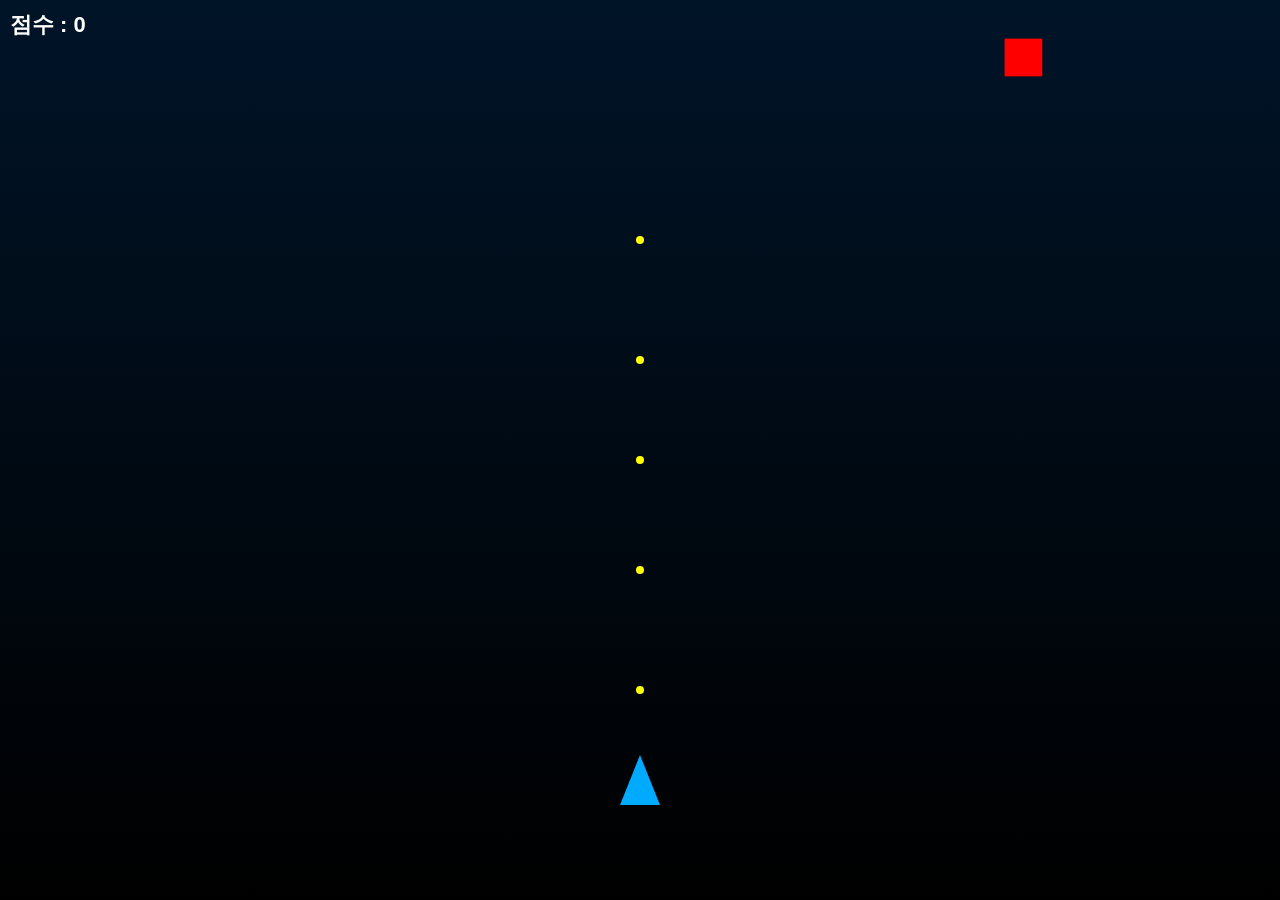
==== index.html @ 818d6963 "Rename indext.html to index.html" ====
<!DOCTYPE html>
<html lang="ko">
<head>
<meta charset="UTF-8">
<meta name="viewport" content="width=device-width,initial-scale=1.0,user-scalable=no">
<title>모바일 슈팅게임</title>
<link rel="stylesheet" href="style.css">
</head>
<body>

<div id="scoreBox">
점수 : <span id="score">0</span>
</div>

<div id="gameOver">
<h1>GAME OVER</h1>
<p>점수 : <span id="finalScore"></span></p>
<button onclick="restartGame()">다시 시작</button>
</div>

<canvas id="gameCanvas"></canvas>

<script src="script.js"></script>
</body>
</html>
---- style.css ----
*{
margin:0;
padding:0;
box-sizing:border-box;
}

body{
overflow:hidden;
background:#000;
font-family:sans-serif;
touch-action:none;
}

canvas{
display:block;
background:linear-gradient(#001428,#000);
}

#scoreBox{
position:fixed;
top:10px;
left:10px;
color:white;
font-size:22px;
font-weight:bold;
z-index:10;
}

#gameOver{
position:fixed;
top:50%;
left:50%;
transform:translate(-50%,-50%);
text-align:center;
color:white;
display:none;
z-index:20;
}

#gameOver h1{
font-size:50px;
margin-bottom:20px;
}

#gameOver button{
padding:12px 24px;
font-size:18px;
border:none;
border-radius:8px;
cursor:pointer;
}
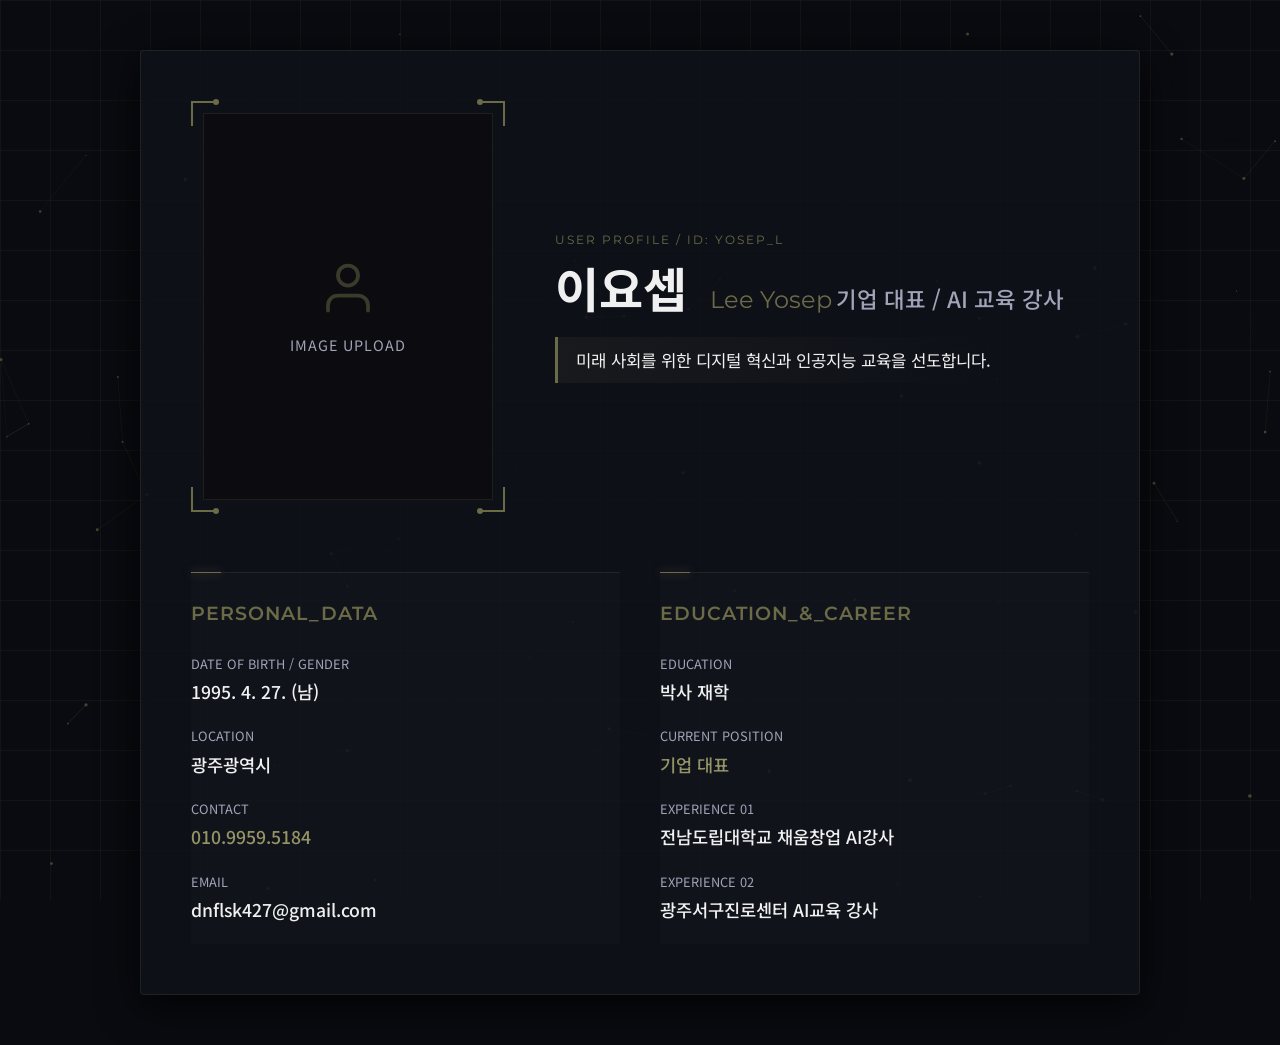
==== commit 13491244: "index.html" ====
--- a/index.html
+++ b/index.html
@@ -1,25 +1,439 @@
 <!DOCTYPE html>
 <html lang="ko">
 <head>
-<meta charset="UTF-8">
-<meta name="viewport" content="width=device-width,initial-scale=1.0,user-scalable=no">
-<title>모바일 슈팅게임</title>
-<link rel="stylesheet" href="style.css">
+    <meta charset="UTF-8">
+    <meta name="viewport" content="width=device-width, initial-scale=1.0">
+    <title>이요셉 | Digital Profile</title>
+    
+    <link rel="preconnect" href="https://fonts.googleapis.com">
+    <link rel="preconnect" href="https://fonts.gstatic.com" crossorigin>
+    <link href="https://fonts.googleapis.com/css2?family=Noto+Sans+KR:wght@300;400;500;700&family=Montserrat:wght@400;600;700&display=swap" rel="stylesheet">
+    
+    <style>
+        :root {
+            --bg-base: #0a0b10;
+            --bg-surface: rgba(16, 18, 27, 0.85);
+            --khaki: #6B6B47;
+            --khaki-light: #949466;
+            --khaki-glow: rgba(107, 107, 71, 0.4);
+            --text-primary: #f0f0f0;
+            --text-secondary: #a0a4b8;
+            --border-color: rgba(107, 107, 71, 0.2);
+        }
+
+        * {
+            margin: 0;
+            padding: 0;
+            box-sizing: border-box;
+        }
+
+        body {
+            font-family: 'Noto Sans KR', sans-serif;
+            background-color: var(--bg-base);
+            color: var(--text-primary);
+            overflow-x: hidden;
+            line-height: 1.6;
+        }
+
+        /* Background & Digital Textures */
+        .bg-grid {
+            position: fixed;
+            top: 0; left: 0; width: 100vw; height: 100vh;
+            background-image: 
+                linear-gradient(var(--border-color) 1px, transparent 1px),
+                linear-gradient(90deg, var(--border-color) 1px, transparent 1px);
+            background-size: 50px 50px;
+            z-index: -2;
+            opacity: 0.5;
+        }
+
+        #network-canvas {
+            position: fixed;
+            top: 0; left: 0; width: 100vw; height: 100vh;
+            z-index: -1;
+            opacity: 0.6;
+        }
+
+        /* Radial Reveal Intro */
+        .reveal-wrapper {
+            clip-path: circle(0% at 50% 50%);
+            animation: radialReveal 1.5s cubic-bezier(0.25, 1, 0.4, 1) forwards;
+            min-height: 100vh;
+            display: flex;
+            justify-content: center;
+            align-items: center;
+            padding: 50px 20px;
+        }
+
+        @keyframes radialReveal {
+            0% { clip-path: circle(0% at 50% 50%); opacity: 0; }
+            100% { clip-path: circle(150% at 50% 50%); opacity: 1; }
+        }
+
+        /* Main Container */
+        .container {
+            max-width: 1000px;
+            width: 100%;
+            background: var(--bg-surface);
+            border: 1px solid var(--border-color);
+            border-radius: 4px;
+            padding: 50px;
+            box-shadow: 0 10px 40px rgba(0,0,0,0.8);
+            backdrop-filter: blur(12px);
+            position: relative;
+        }
+
+        /* Hover Scale Utility */
+        .hover-scale {
+            display: inline-block;
+            transition: transform 0.3s ease, color 0.3s ease;
+        }
+        .hover-scale:hover {
+            transform: scale(1.03);
+            color: var(--khaki-light);
+        }
+
+        /* Header Section */
+        .header-section {
+            display: flex;
+            gap: 50px;
+            margin-bottom: 60px;
+            align-items: center;
+        }
+
+        /* Profile Image */
+        .profile-wrapper {
+            flex: 0 0 35%;
+            position: relative;
+            padding: 12px;
+        }
+
+        .profile-img-box {
+            width: 100%;
+            aspect-ratio: 3/4;
+            background: rgba(10, 11, 16, 0.8);
+            border: 1px solid var(--border-color);
+            display: flex;
+            flex-direction: column;
+            align-items: center;
+            justify-content: center;
+            position: relative;
+            z-index: 1;
+            overflow: hidden;
+        }
+
+        .profile-img-box svg {
+            width: 60px;
+            height: 60px;
+            margin-bottom: 15px;
+            opacity: 0.5;
+            stroke: var(--khaki);
+        }
+
+        .profile-img-box span {
+            font-size: 0.9rem;
+            color: var(--text-secondary);
+            letter-spacing: 1px;
+        }
+
+        /* Circuit Board Corners */
+        .corner {
+            position: absolute;
+            width: 25px;
+            height: 25px;
+            border-color: var(--khaki);
+            border-style: solid;
+            transition: all 0.3s ease;
+            z-index: 2;
+        }
+        .profile-wrapper:hover .corner { width: 40px; height: 40px; }
+        
+        .top-left { top: 0; left: 0; border-width: 2px 0 0 2px; }
+        .top-right { top: 0; right: 0; border-width: 2px 2px 0 0; }
+        .bottom-left { bottom: 0; left: 0; border-width: 0 0 2px 2px; }
+        .bottom-right { bottom: 0; right: 0; border-width: 0 2px 2px 0; }
+        
+        .corner::after {
+            content: '';
+            position: absolute;
+            width: 6px; height: 6px;
+            background: var(--khaki);
+            border-radius: 50%;
+        }
+        .top-left::after { top: -4px; left: 20px; }
+        .top-right::after { top: -4px; right: 20px; }
+        .bottom-left::after { bottom: -4px; left: 20px; }
+        .bottom-right::after { bottom: -4px; right: 20px; }
+
+        /* Profile Info Text */
+        .profile-info {
+            flex: 1;
+        }
+
+        .sys-label {
+            font-family: 'Montserrat', sans-serif;
+            font-size: 0.75rem;
+            color: var(--khaki);
+            letter-spacing: 2px;
+            text-transform: uppercase;
+            margin-bottom: 10px;
+            display: block;
+        }
+
+        h1 {
+            font-family: 'Noto Sans KR', sans-serif;
+            font-size: 3rem;
+            font-weight: 700;
+            color: var(--text-primary);
+            margin-bottom: 5px;
+            line-height: 1.2;
+        }
+
+        h1 .en-name {
+            font-family: 'Montserrat', sans-serif;
+            font-size: 1.5rem;
+            font-weight: 400;
+            color: var(--khaki);
+            margin-left: 10px;
+        }
+
+        .title {
+            font-size: 1.4rem;
+            font-weight: 500;
+            color: var(--text-secondary);
+            margin-bottom: 20px;
+        }
+
+        .one-liner {
+            font-size: 1.05rem;
+            color: var(--text-primary);
+            border-left: 3px solid var(--khaki);
+            padding-left: 18px;
+            background: linear-gradient(90deg, rgba(107,107,71,0.1) 0%, transparent 100%);
+            padding-block: 10px;
+        }
+
+        /* Content Sections */
+        .details-grid {
+            display: grid;
+            grid-template-columns: 1fr 1fr;
+            gap: 40px;
+        }
+
+        .section-box {
+            background: rgba(255,255,255,0.01);
+            border-top: 1px solid var(--border-color);
+            padding-top: 25px;
+            position: relative;
+        }
+
+        .section-box::before {
+            content: '';
+            position: absolute;
+            top: -1px; left: 0;
+            width: 30px; height: 1px;
+            background: var(--khaki);
+            box-shadow: 0 0 10px var(--khaki);
+        }
+
+        h2 {
+            font-family: 'Montserrat', sans-serif;
+            font-size: 1.2rem;
+            color: var(--khaki);
+            margin-bottom: 25px;
+            letter-spacing: 1px;
+            font-weight: 600;
+        }
+
+        .data-list {
+            list-style: none;
+        }
+
+        .data-item {
+            margin-bottom: 20px;
+            display: flex;
+            flex-direction: column;
+            transition: transform 0.3s ease;
+        }
+
+        .data-item:hover {
+            transform: translateX(5px);
+        }
+
+        .data-label {
+            font-size: 0.8rem;
+            color: var(--text-secondary);
+            margin-bottom: 4px;
+        }
+
+        .data-value {
+            font-size: 1.1rem;
+            font-weight: 500;
+            color: var(--text-primary);
+        }
+
+        .data-value.highlight {
+            color: var(--khaki-light);
+        }
+
+        /* Responsive */
+        @media(max-width: 768px) {
+            .header-section {
+                flex-direction: column;
+                text-align: center;
+                gap: 30px;
+            }
+            .profile-wrapper { width: 60%; margin: 0 auto; }
+            .one-liner { border-left: none; border-top: 3px solid var(--khaki); padding-left: 0; padding-top: 15px; }
+            .details-grid { grid-template-columns: 1fr; }
+            .data-item:hover { transform: translateY(-3px); }
+        }
+    </style>
 </head>
 <body>
 
-<div id="scoreBox">
-점수 : <span id="score">0</span>
-</div>
-
-<div id="gameOver">
-<h1>GAME OVER</h1>
-<p>점수 : <span id="finalScore"></span></p>
-<button onclick="restartGame()">다시 시작</button>
-</div>
-
-<canvas id="gameCanvas"></canvas>
-
-<script src="script.js"></script>
+    <div class="bg-grid"></div>
+    <canvas id="network-canvas"></canvas>
+
+    <div class="reveal-wrapper">
+        <div class="container">
+            
+            <header class="header-section">
+                <div class="profile-wrapper">
+                    <div class="corner top-left"></div>
+                    <div class="corner top-right"></div>
+                    <div class="corner bottom-left"></div>
+                    <div class="corner bottom-right"></div>
+                    <div class="profile-img-box">
+                        <svg viewBox="0 0 24 24" fill="none" stroke-width="1.5" stroke-linecap="round" stroke-linejoin="round">
+                            <path d="M20 21v-2a4 4 0 0 0-4-4H8a4 4 0 0 0-4 4v2"></path>
+                            <circle cx="12" cy="7" r="4"></circle>
+                        </svg>
+                        <span>IMAGE UPLOAD</span>
+                    </div>
+                </div>
+                
+                <div class="profile-info">
+                    <span class="sys-label">User Profile / ID: YOSEP_L</span>
+                    <h1 class="hover-scale">이요셉 <span class="en-name">Lee Yosep</span></h1>
+                    <div class="title hover-scale">기업 대표 / AI 교육 강사</div>
+                    <p class="one-liner hover-scale">미래 사회를 위한 디지털 혁신과 인공지능 교육을 선도합니다.</p>
+                </div>
+            </header>
+
+            <div class="details-grid">
+                
+                <section class="section-box">
+                    <h2 class="hover-scale">PERSONAL_DATA</h2>
+                    <ul class="data-list">
+                        <li class="data-item">
+                            <span class="data-label">DATE OF BIRTH / GENDER</span>
+                            <span class="data-value hover-scale">1995. 4. 27. (남)</span>
+                        </li>
+                        <li class="data-item">
+                            <span class="data-label">LOCATION</span>
+                            <span class="data-value hover-scale">광주광역시</span>
+                        </li>
+                        <li class="data-item">
+                            <span class="data-label">CONTACT</span>
+                            <span class="data-value hover-scale highlight">010.9959.5184</span>
+                        </li>
+                        <li class="data-item">
+                            <span class="data-label">EMAIL</span>
+                            <span class="data-value hover-scale">dnflsk427@gmail.com</span>
+                        </li>
+                    </ul>
+                </section>
+
+                <section class="section-box">
+                    <h2 class="hover-scale">EDUCATION_&_CAREER</h2>
+                    <ul class="data-list">
+                        <li class="data-item">
+                            <span class="data-label">EDUCATION</span>
+                            <span class="data-value hover-scale">박사 재학</span>
+                        </li>
+                        <li class="data-item">
+                            <span class="data-label">CURRENT POSITION</span>
+                            <span class="data-value hover-scale highlight">기업 대표</span>
+                        </li>
+                        <li class="data-item">
+                            <span class="data-label">EXPERIENCE 01</span>
+                            <span class="data-value hover-scale">전남도립대학교 채움창업 AI강사</span>
+                        </li>
+                        <li class="data-item">
+                            <span class="data-label">EXPERIENCE 02</span>
+                            <span class="data-value hover-scale">광주서구진로센터 AI교육 강사</span>
+                        </li>
+                    </ul>
+                </section>
+                
+            </div>
+        </div>
+    </div>
+
+    <script>
+        const canvas = document.getElementById('network-canvas');
+        const ctx = canvas.getContext('2d');
+        
+        let width, height;
+        let particles = [];
+        
+        function init() {
+            width = canvas.width = window.innerWidth;
+            height = canvas.height = window.innerHeight;
+            particles = [];
+            const particleCount = Math.floor(width * height / 15000);
+            
+            for (let i = 0; i < particleCount; i++) {
+                particles.push({
+                    x: Math.random() * width,
+                    y: Math.random() * height,
+                    vx: (Math.random() - 0.5) * 0.5,
+                    vy: (Math.random() - 0.5) * 0.5,
+                    radius: Math.random() * 1.5 + 0.5
+                });
+            }
+        }
+        
+        function animate() {
+            requestAnimationFrame(animate);
+            ctx.clearRect(0, 0, width, height);
+            
+            ctx.fillStyle = '#6B6B47';
+            ctx.lineWidth = 0.5;
+            
+            for (let i = 0; i < particles.length; i++) {
+                let p = particles[i];
+                p.x += p.vx;
+                p.y += p.vy;
+                
+                if (p.x < 0 || p.x > width) p.vx *= -1;
+                if (p.y < 0 || p.y > height) p.vy *= -1;
+                
+                ctx.beginPath();
+                ctx.arc(p.x, p.y, p.radius, 0, Math.PI * 2);
+                ctx.fill();
+                
+                for (let j = i + 1; j < particles.length; j++) {
+                    let p2 = particles[j];
+                    let dx = p.x - p2.x;
+                    let dy = p.y - p2.y;
+                    let dist = Math.sqrt(dx * dx + dy * dy);
+                    
+                    if (dist < 100) {
+                        ctx.beginPath();
+                        ctx.strokeStyle = `rgba(107, 107, 71, ${1 - dist/100})`;
+                        ctx.moveTo(p.x, p.y);
+                        ctx.lineTo(p2.x, p2.y);
+                        ctx.stroke();
+                    }
+                }
+            }
+        }
+        
+        window.addEventListener('resize', init);
+        init();
+        animate();
+    </script>
 </body>
 </html>
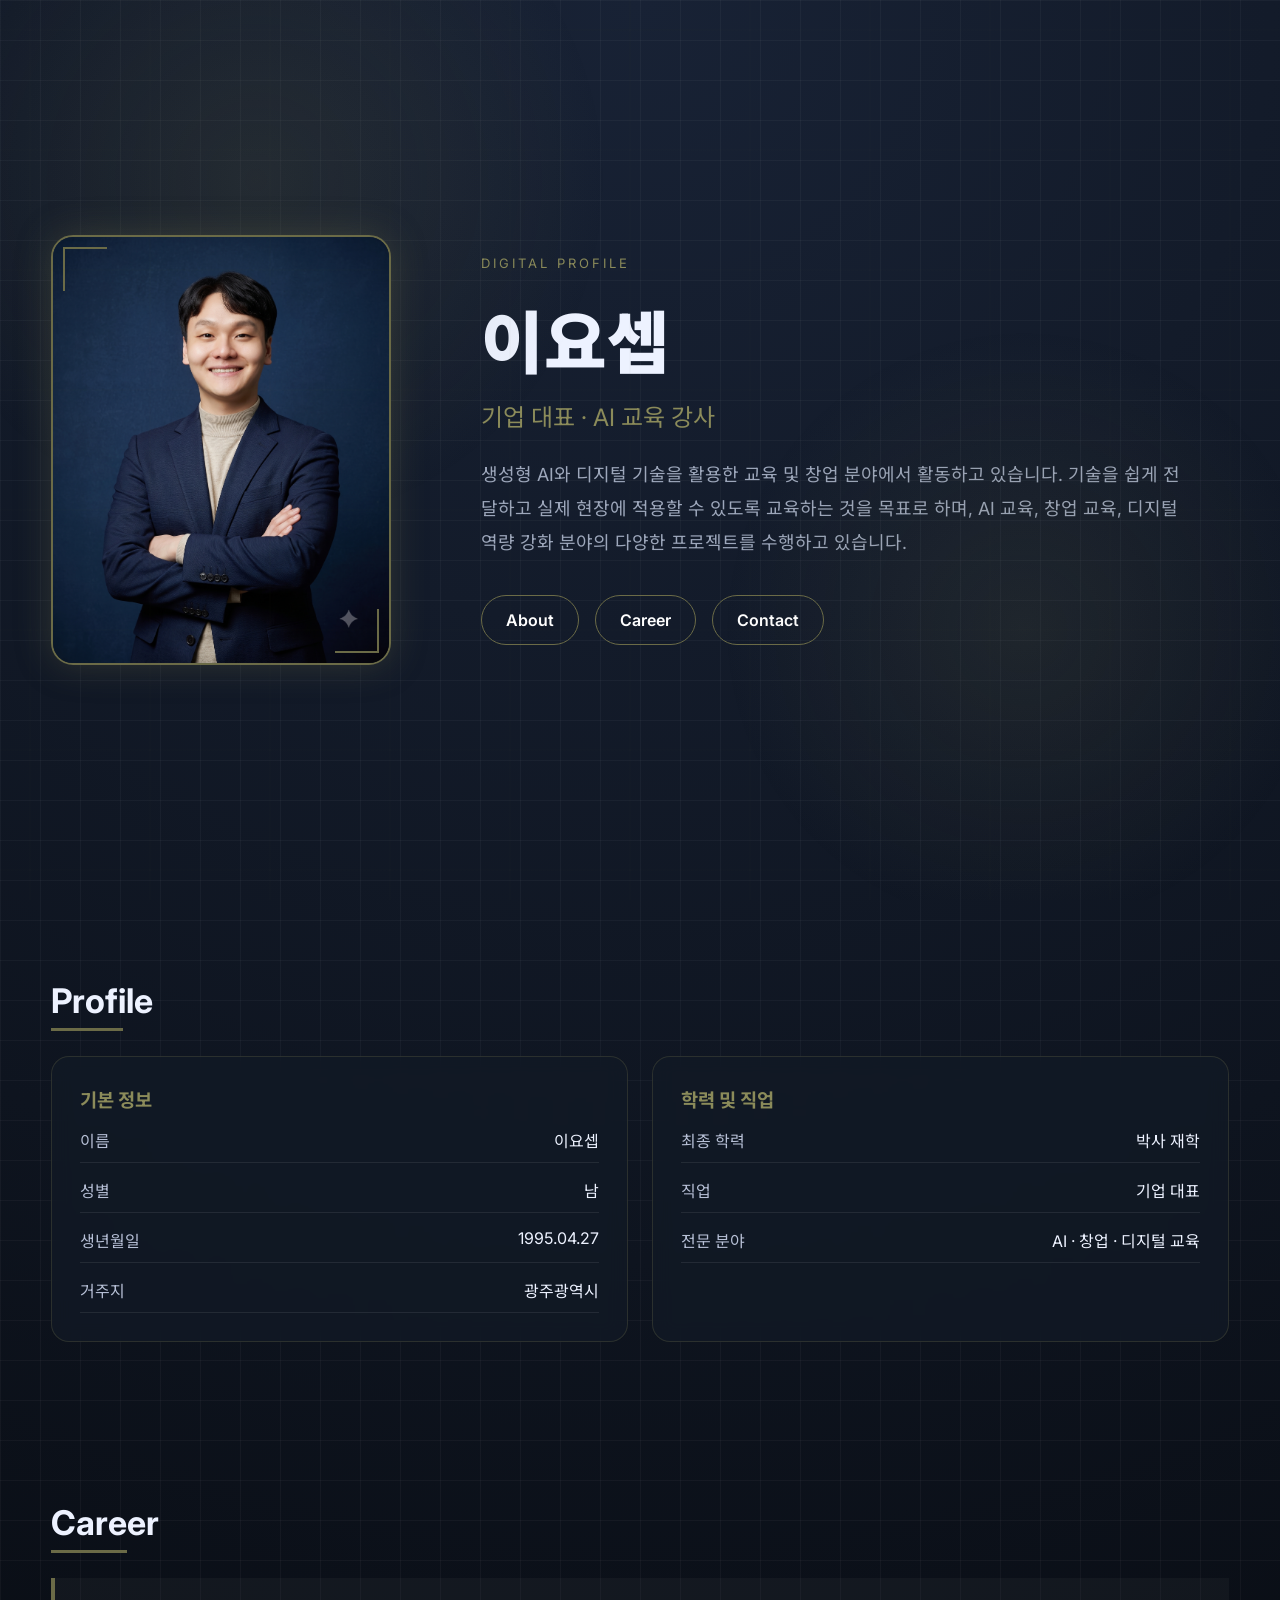
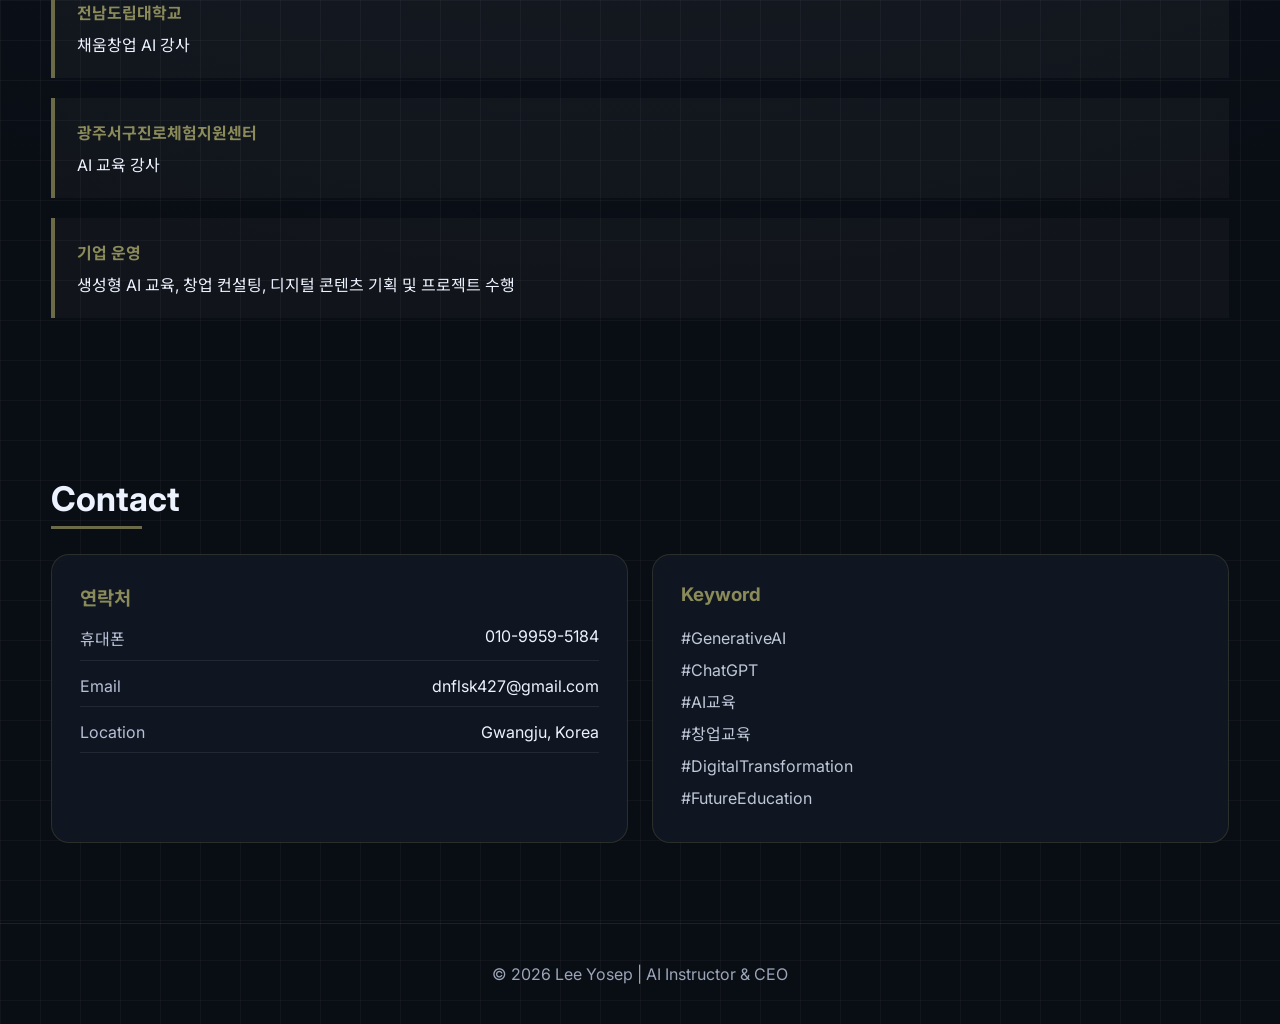
==== commit 3dd639ad: "Update index.html" ====
--- a/index.html
+++ b/index.html
@@ -1,439 +1,541 @@
 <!DOCTYPE html>
 <html lang="ko">
 <head>
-    <meta charset="UTF-8">
-    <meta name="viewport" content="width=device-width, initial-scale=1.0">
-    <title>이요셉 | Digital Profile</title>
-    
-    <link rel="preconnect" href="https://fonts.googleapis.com">
-    <link rel="preconnect" href="https://fonts.gstatic.com" crossorigin>
-    <link href="https://fonts.googleapis.com/css2?family=Noto+Sans+KR:wght@300;400;500;700&family=Montserrat:wght@400;600;700&display=swap" rel="stylesheet">
-    
-    <style>
-        :root {
-            --bg-base: #0a0b10;
-            --bg-surface: rgba(16, 18, 27, 0.85);
-            --khaki: #6B6B47;
-            --khaki-light: #949466;
-            --khaki-glow: rgba(107, 107, 71, 0.4);
-            --text-primary: #f0f0f0;
-            --text-secondary: #a0a4b8;
-            --border-color: rgba(107, 107, 71, 0.2);
-        }
-
-        * {
-            margin: 0;
-            padding: 0;
-            box-sizing: border-box;
-        }
-
-        body {
-            font-family: 'Noto Sans KR', sans-serif;
-            background-color: var(--bg-base);
-            color: var(--text-primary);
-            overflow-x: hidden;
-            line-height: 1.6;
-        }
-
-        /* Background & Digital Textures */
-        .bg-grid {
-            position: fixed;
-            top: 0; left: 0; width: 100vw; height: 100vh;
-            background-image: 
-                linear-gradient(var(--border-color) 1px, transparent 1px),
-                linear-gradient(90deg, var(--border-color) 1px, transparent 1px);
-            background-size: 50px 50px;
-            z-index: -2;
-            opacity: 0.5;
-        }
-
-        #network-canvas {
-            position: fixed;
-            top: 0; left: 0; width: 100vw; height: 100vh;
-            z-index: -1;
-            opacity: 0.6;
-        }
-
-        /* Radial Reveal Intro */
-        .reveal-wrapper {
-            clip-path: circle(0% at 50% 50%);
-            animation: radialReveal 1.5s cubic-bezier(0.25, 1, 0.4, 1) forwards;
-            min-height: 100vh;
-            display: flex;
-            justify-content: center;
-            align-items: center;
-            padding: 50px 20px;
-        }
-
-        @keyframes radialReveal {
-            0% { clip-path: circle(0% at 50% 50%); opacity: 0; }
-            100% { clip-path: circle(150% at 50% 50%); opacity: 1; }
-        }
-
-        /* Main Container */
-        .container {
-            max-width: 1000px;
-            width: 100%;
-            background: var(--bg-surface);
-            border: 1px solid var(--border-color);
-            border-radius: 4px;
-            padding: 50px;
-            box-shadow: 0 10px 40px rgba(0,0,0,0.8);
-            backdrop-filter: blur(12px);
-            position: relative;
-        }
-
-        /* Hover Scale Utility */
-        .hover-scale {
-            display: inline-block;
-            transition: transform 0.3s ease, color 0.3s ease;
-        }
-        .hover-scale:hover {
-            transform: scale(1.03);
-            color: var(--khaki-light);
-        }
-
-        /* Header Section */
-        .header-section {
-            display: flex;
-            gap: 50px;
-            margin-bottom: 60px;
-            align-items: center;
-        }
-
-        /* Profile Image */
-        .profile-wrapper {
-            flex: 0 0 35%;
-            position: relative;
-            padding: 12px;
-        }
-
-        .profile-img-box {
-            width: 100%;
-            aspect-ratio: 3/4;
-            background: rgba(10, 11, 16, 0.8);
-            border: 1px solid var(--border-color);
-            display: flex;
-            flex-direction: column;
-            align-items: center;
-            justify-content: center;
-            position: relative;
-            z-index: 1;
-            overflow: hidden;
-        }
-
-        .profile-img-box svg {
-            width: 60px;
-            height: 60px;
-            margin-bottom: 15px;
-            opacity: 0.5;
-            stroke: var(--khaki);
-        }
-
-        .profile-img-box span {
-            font-size: 0.9rem;
-            color: var(--text-secondary);
-            letter-spacing: 1px;
-        }
-
-        /* Circuit Board Corners */
-        .corner {
-            position: absolute;
-            width: 25px;
-            height: 25px;
-            border-color: var(--khaki);
-            border-style: solid;
-            transition: all 0.3s ease;
-            z-index: 2;
-        }
-        .profile-wrapper:hover .corner { width: 40px; height: 40px; }
-        
-        .top-left { top: 0; left: 0; border-width: 2px 0 0 2px; }
-        .top-right { top: 0; right: 0; border-width: 2px 2px 0 0; }
-        .bottom-left { bottom: 0; left: 0; border-width: 0 0 2px 2px; }
-        .bottom-right { bottom: 0; right: 0; border-width: 0 2px 2px 0; }
-        
-        .corner::after {
-            content: '';
-            position: absolute;
-            width: 6px; height: 6px;
-            background: var(--khaki);
-            border-radius: 50%;
-        }
-        .top-left::after { top: -4px; left: 20px; }
-        .top-right::after { top: -4px; right: 20px; }
-        .bottom-left::after { bottom: -4px; left: 20px; }
-        .bottom-right::after { bottom: -4px; right: 20px; }
-
-        /* Profile Info Text */
-        .profile-info {
-            flex: 1;
-        }
-
-        .sys-label {
-            font-family: 'Montserrat', sans-serif;
-            font-size: 0.75rem;
-            color: var(--khaki);
-            letter-spacing: 2px;
-            text-transform: uppercase;
-            margin-bottom: 10px;
-            display: block;
-        }
-
-        h1 {
-            font-family: 'Noto Sans KR', sans-serif;
-            font-size: 3rem;
-            font-weight: 700;
-            color: var(--text-primary);
-            margin-bottom: 5px;
-            line-height: 1.2;
-        }
-
-        h1 .en-name {
-            font-family: 'Montserrat', sans-serif;
-            font-size: 1.5rem;
-            font-weight: 400;
-            color: var(--khaki);
-            margin-left: 10px;
-        }
-
-        .title {
-            font-size: 1.4rem;
-            font-weight: 500;
-            color: var(--text-secondary);
-            margin-bottom: 20px;
-        }
-
-        .one-liner {
-            font-size: 1.05rem;
-            color: var(--text-primary);
-            border-left: 3px solid var(--khaki);
-            padding-left: 18px;
-            background: linear-gradient(90deg, rgba(107,107,71,0.1) 0%, transparent 100%);
-            padding-block: 10px;
-        }
-
-        /* Content Sections */
-        .details-grid {
-            display: grid;
-            grid-template-columns: 1fr 1fr;
-            gap: 40px;
-        }
-
-        .section-box {
-            background: rgba(255,255,255,0.01);
-            border-top: 1px solid var(--border-color);
-            padding-top: 25px;
-            position: relative;
-        }
-
-        .section-box::before {
-            content: '';
-            position: absolute;
-            top: -1px; left: 0;
-            width: 30px; height: 1px;
-            background: var(--khaki);
-            box-shadow: 0 0 10px var(--khaki);
-        }
-
-        h2 {
-            font-family: 'Montserrat', sans-serif;
-            font-size: 1.2rem;
-            color: var(--khaki);
-            margin-bottom: 25px;
-            letter-spacing: 1px;
-            font-weight: 600;
-        }
-
-        .data-list {
-            list-style: none;
-        }
-
-        .data-item {
-            margin-bottom: 20px;
-            display: flex;
-            flex-direction: column;
-            transition: transform 0.3s ease;
-        }
-
-        .data-item:hover {
-            transform: translateX(5px);
-        }
-
-        .data-label {
-            font-size: 0.8rem;
-            color: var(--text-secondary);
-            margin-bottom: 4px;
-        }
-
-        .data-value {
-            font-size: 1.1rem;
-            font-weight: 500;
-            color: var(--text-primary);
-        }
-
-        .data-value.highlight {
-            color: var(--khaki-light);
-        }
-
-        /* Responsive */
-        @media(max-width: 768px) {
-            .header-section {
-                flex-direction: column;
-                text-align: center;
-                gap: 30px;
-            }
-            .profile-wrapper { width: 60%; margin: 0 auto; }
-            .one-liner { border-left: none; border-top: 3px solid var(--khaki); padding-left: 0; padding-top: 15px; }
-            .details-grid { grid-template-columns: 1fr; }
-            .data-item:hover { transform: translateY(-3px); }
-        }
-    </style>
+<meta charset="UTF-8">
+<meta name="viewport" content="width=device-width, initial-scale=1.0">
+<title>이요셉 | Digital Profile</title>
+
+<link rel="preconnect" href="https://fonts.googleapis.com">
+<link rel="preconnect" href="https://fonts.gstatic.com" crossorigin>
+<link href="https://fonts.googleapis.com/css2?family=Inter:wght@300;400;500;700;800&family=Noto+Sans+KR:wght@300;400;500;700;900&display=swap" rel="stylesheet">
+
+<style>
+
+:root{
+    --bg:#090d14;
+    --bg2:#101725;
+    --card:rgba(18,26,38,.75);
+    --khaki:#6B6B47;
+    --khaki2:#8b8b5a;
+    --text:#edf2ff;
+    --sub:#9da7bb;
+}
+
+*{
+    margin:0;
+    padding:0;
+    box-sizing:border-box;
+}
+
+html{
+    scroll-behavior:smooth;
+}
+
+body{
+    font-family:'Inter','Noto Sans KR',sans-serif;
+    background:
+    linear-gradient(rgba(255,255,255,.035) 1px, transparent 1px),
+    linear-gradient(90deg, rgba(255,255,255,.035) 1px, transparent 1px),
+    radial-gradient(circle at top,#182235,#090d14 70%);
+    background-size:40px 40px,40px 40px,100% 100%;
+    color:var(--text);
+    overflow-x:hidden;
+}
+
+body::before{
+    content:"";
+    position:fixed;
+    inset:0;
+    background:
+    radial-gradient(circle at 20% 20%,rgba(107,107,71,.18),transparent 28%),
+    radial-gradient(circle at 80% 70%,rgba(107,107,71,.15),transparent 25%);
+    pointer-events:none;
+}
+
+body::after{
+    content:"";
+    position:fixed;
+    inset:0;
+    background-image:
+    linear-gradient(90deg,transparent 24%,rgba(107,107,71,.09) 25%,transparent 26%),
+    linear-gradient(transparent 24%,rgba(107,107,71,.08) 25%,transparent 26%);
+    background-size:120px 120px;
+    opacity:.45;
+    pointer-events:none;
+}
+
+#intro{
+    position:fixed;
+    inset:0;
+    background:#090d14;
+    z-index:9999;
+    clip-path:circle(0% at 50% 50%);
+    animation:reveal 1.8s ease forwards;
+}
+
+@keyframes reveal{
+    0%{
+        clip-path:circle(0% at 50% 50%);
+    }
+    100%{
+        clip-path:circle(150% at 50% 50%);
+        opacity:0;
+        visibility:hidden;
+    }
+}
+
+.container{
+    width:min(1180px,92%);
+    margin:auto;
+}
+
+header{
+    min-height:100vh;
+    display:flex;
+    align-items:center;
+}
+
+.hero{
+    display:grid;
+    grid-template-columns:360px 1fr;
+    gap:70px;
+    align-items:center;
+}
+
+.photo{
+
+    width:340px;
+    height:430px;
+    border-radius:22px;
+    overflow:hidden;
+    position:relative;
+    background:linear-gradient(135deg,#202939,#111824);
+    border:2px solid var(--khaki);
+    box-shadow:0 0 35px rgba(107,107,71,.35);
+
+}
+
+.photo img{
+    width:100%;
+    height:100%;
+    object-fit:cover;
+}
+
+.photo::before,
+.photo::after{
+    content:"";
+    position:absolute;
+    width:42px;
+    height:42px;
+    border:2px solid var(--khaki);
+}
+
+.photo::before{
+    top:10px;
+    left:10px;
+    border-right:none;
+    border-bottom:none;
+}
+
+.photo::after{
+    bottom:10px;
+    right:10px;
+    border-left:none;
+    border-top:none;
+}
+
+.tag{
+    color:var(--khaki2);
+    letter-spacing:3px;
+    font-size:13px;
+    text-transform:uppercase;
+}
+
+h1{
+    margin-top:18px;
+    font-size:68px;
+    font-weight:900;
+}
+
+.job{
+    font-size:24px;
+    color:var(--khaki2);
+    margin:10px 0 25px;
+}
+
+.desc{
+    color:var(--sub);
+    font-size:18px;
+    line-height:1.9;
+    max-width:700px;
+}
+
+.buttons{
+    margin-top:35px;
+    display:flex;
+    gap:16px;
+    flex-wrap:wrap;
+}
+
+.btn{
+    text-decoration:none;
+    color:white;
+    border:1px solid var(--khaki);
+    padding:14px 24px;
+    border-radius:999px;
+    transition:.3s;
+    font-weight:600;
+}
+
+.btn:hover{
+    background:var(--khaki);
+    transform:scale(1.05);
+}
+
+section{
+    padding:80px 0;
+}
+
+.section-title{
+    font-size:34px;
+    margin-bottom:35px;
+    position:relative;
+    display:inline-block;
+}
+
+.section-title::after{
+    content:"";
+    width:70%;
+    height:3px;
+    background:var(--khaki);
+    position:absolute;
+    bottom:-10px;
+    left:0;
+}
+
+.grid{
+    display:grid;
+    grid-template-columns:repeat(auto-fit,minmax(280px,1fr));
+    gap:24px;
+}
+
+.card{
+    background:var(--card);
+    border:1px solid rgba(107,107,71,.3);
+    backdrop-filter:blur(10px);
+    border-radius:18px;
+    padding:28px;
+    transition:.35s;
+}
+
+.card:hover{
+    transform:translateY(-8px);
+    border-color:var(--khaki);
+    box-shadow:0 15px 40px rgba(0,0,0,.35);
+}
+
+.card h3{
+    color:var(--khaki2);
+    margin-bottom:16px;
+}
+
+.info{
+    display:grid;
+    gap:15px;
+}
+
+.item{
+    display:flex;
+    justify-content:space-between;
+    border-bottom:1px solid rgba(255,255,255,.08);
+    padding-bottom:10px;
+    gap:20px;
+}
+
+.item span:first-child{
+    color:#b7c0d6;
+}
+
+.timeline{
+    display:flex;
+    flex-direction:column;
+    gap:20px;
+}
+
+.timeline .box{
+    padding:22px;
+    border-left:4px solid var(--khaki);
+    background:rgba(255,255,255,.03);
+}
+
+.timeline h4{
+    color:var(--khaki2);
+    margin-bottom:8px;
+}
+
+footer{
+    text-align:center;
+    color:#9ca5b8;
+    padding:40px;
+    border-top:1px solid rgba(255,255,255,.08);
+}
+
+.hover-scale,
+a,
+.section-title,
+h1,
+.job{
+    transition:.3s ease;
+}
+
+.hover-scale:hover,
+a:hover,
+.section-title:hover,
+h1:hover,
+.job:hover{
+    transform:scale(1.05);
+}
+
+@media(max-width:900px){
+
+.hero{
+grid-template-columns:1fr;
+text-align:center;
+}
+
+.photo{
+margin:auto;
+width:280px;
+height:360px;
+}
+
+h1{
+font-size:48px;
+}
+
+.buttons{
+justify-content:center;
+}
+
+}
+
+</style>
+
 </head>
+
 <body>
 
-    <div class="bg-grid"></div>
-    <canvas id="network-canvas"></canvas>
-
-    <div class="reveal-wrapper">
-        <div class="container">
-            
-            <header class="header-section">
-                <div class="profile-wrapper">
-                    <div class="corner top-left"></div>
-                    <div class="corner top-right"></div>
-                    <div class="corner bottom-left"></div>
-                    <div class="corner bottom-right"></div>
-                    <div class="profile-img-box">
-                        <svg viewBox="0 0 24 24" fill="none" stroke-width="1.5" stroke-linecap="round" stroke-linejoin="round">
-                            <path d="M20 21v-2a4 4 0 0 0-4-4H8a4 4 0 0 0-4 4v2"></path>
-                            <circle cx="12" cy="7" r="4"></circle>
-                        </svg>
-                        <span>IMAGE UPLOAD</span>
-                    </div>
-                </div>
-                
-                <div class="profile-info">
-                    <span class="sys-label">User Profile / ID: YOSEP_L</span>
-                    <h1 class="hover-scale">이요셉 <span class="en-name">Lee Yosep</span></h1>
-                    <div class="title hover-scale">기업 대표 / AI 교육 강사</div>
-                    <p class="one-liner hover-scale">미래 사회를 위한 디지털 혁신과 인공지능 교육을 선도합니다.</p>
-                </div>
-            </header>
-
-            <div class="details-grid">
-                
-                <section class="section-box">
-                    <h2 class="hover-scale">PERSONAL_DATA</h2>
-                    <ul class="data-list">
-                        <li class="data-item">
-                            <span class="data-label">DATE OF BIRTH / GENDER</span>
-                            <span class="data-value hover-scale">1995. 4. 27. (남)</span>
-                        </li>
-                        <li class="data-item">
-                            <span class="data-label">LOCATION</span>
-                            <span class="data-value hover-scale">광주광역시</span>
-                        </li>
-                        <li class="data-item">
-                            <span class="data-label">CONTACT</span>
-                            <span class="data-value hover-scale highlight">010.9959.5184</span>
-                        </li>
-                        <li class="data-item">
-                            <span class="data-label">EMAIL</span>
-                            <span class="data-value hover-scale">dnflsk427@gmail.com</span>
-                        </li>
-                    </ul>
-                </section>
-
-                <section class="section-box">
-                    <h2 class="hover-scale">EDUCATION_&_CAREER</h2>
-                    <ul class="data-list">
-                        <li class="data-item">
-                            <span class="data-label">EDUCATION</span>
-                            <span class="data-value hover-scale">박사 재학</span>
-                        </li>
-                        <li class="data-item">
-                            <span class="data-label">CURRENT POSITION</span>
-                            <span class="data-value hover-scale highlight">기업 대표</span>
-                        </li>
-                        <li class="data-item">
-                            <span class="data-label">EXPERIENCE 01</span>
-                            <span class="data-value hover-scale">전남도립대학교 채움창업 AI강사</span>
-                        </li>
-                        <li class="data-item">
-                            <span class="data-label">EXPERIENCE 02</span>
-                            <span class="data-value hover-scale">광주서구진로센터 AI교육 강사</span>
-                        </li>
-                    </ul>
-                </section>
-                
-            </div>
-        </div>
-    </div>
-
-    <script>
-        const canvas = document.getElementById('network-canvas');
-        const ctx = canvas.getContext('2d');
-        
-        let width, height;
-        let particles = [];
-        
-        function init() {
-            width = canvas.width = window.innerWidth;
-            height = canvas.height = window.innerHeight;
-            particles = [];
-            const particleCount = Math.floor(width * height / 15000);
-            
-            for (let i = 0; i < particleCount; i++) {
-                particles.push({
-                    x: Math.random() * width,
-                    y: Math.random() * height,
-                    vx: (Math.random() - 0.5) * 0.5,
-                    vy: (Math.random() - 0.5) * 0.5,
-                    radius: Math.random() * 1.5 + 0.5
-                });
-            }
-        }
-        
-        function animate() {
-            requestAnimationFrame(animate);
-            ctx.clearRect(0, 0, width, height);
-            
-            ctx.fillStyle = '#6B6B47';
-            ctx.lineWidth = 0.5;
-            
-            for (let i = 0; i < particles.length; i++) {
-                let p = particles[i];
-                p.x += p.vx;
-                p.y += p.vy;
-                
-                if (p.x < 0 || p.x > width) p.vx *= -1;
-                if (p.y < 0 || p.y > height) p.vy *= -1;
-                
-                ctx.beginPath();
-                ctx.arc(p.x, p.y, p.radius, 0, Math.PI * 2);
-                ctx.fill();
-                
-                for (let j = i + 1; j < particles.length; j++) {
-                    let p2 = particles[j];
-                    let dx = p.x - p2.x;
-                    let dy = p.y - p2.y;
-                    let dist = Math.sqrt(dx * dx + dy * dy);
-                    
-                    if (dist < 100) {
-                        ctx.beginPath();
-                        ctx.strokeStyle = `rgba(107, 107, 71, ${1 - dist/100})`;
-                        ctx.moveTo(p.x, p.y);
-                        ctx.lineTo(p2.x, p2.y);
-                        ctx.stroke();
-                    }
-                }
-            }
-        }
-        
-        window.addEventListener('resize', init);
-        init();
-        animate();
-    </script>
+<div id="intro"></div>
+
+<header>
+
+<div class="container">
+
+<div class="hero">
+
+<div class="photo">
+    <img src="profile.jpg" alt="이요셉">
+</div>
+
+<div>
+
+<div class="tag">DIGITAL PROFILE</div>
+
+<h1>이요셉</h1>
+
+<div class="job">
+기업 대표 · AI 교육 강사
+</div>
+
+<p class="desc">
+생성형 AI와 디지털 기술을 활용한 교육 및 창업 분야에서 활동하고 있습니다.
+기술을 쉽게 전달하고 실제 현장에 적용할 수 있도록 교육하는 것을 목표로 하며,
+AI 교육, 창업 교육, 디지털 역량 강화 분야의 다양한 프로젝트를 수행하고 있습니다.
+</p>
+
+<div class="buttons">
+
+<a class="btn" href="#about">About</a>
+<a class="btn" href="#career">Career</a>
+<a class="btn" href="#contact">Contact</a>
+
+</div>
+
+</div>
+
+</div>
+
+</div>
+
+</header>
+
+<section id="about">
+
+<div class="container">
+
+<h2 class="section-title">Profile</h2>
+
+<div class="grid">
+
+<div class="card">
+
+<h3>기본 정보</h3>
+
+<div class="info">
+
+<div class="item">
+<span>이름</span>
+<span>이요셉</span>
+</div>
+
+<div class="item">
+<span>성별</span>
+<span>남</span>
+</div>
+
+<div class="item">
+<span>생년월일</span>
+<span>1995.04.27</span>
+</div>
+
+<div class="item">
+<span>거주지</span>
+<span>광주광역시</span>
+</div>
+
+</div>
+
+</div>
+
+<div class="card">
+
+<h3>학력 및 직업</h3>
+
+<div class="info">
+
+<div class="item">
+<span>최종 학력</span>
+<span>박사 재학</span>
+</div>
+
+<div class="item">
+<span>직업</span>
+<span>기업 대표</span>
+</div>
+
+<div class="item">
+<span>전문 분야</span>
+<span>AI · 창업 · 디지털 교육</span>
+</div>
+
+</div>
+
+</div>
+
+</div>
+
+</div>
+
+</section>
+
+<section id="career">
+
+<div class="container">
+
+<h2 class="section-title">Career</h2>
+
+<div class="timeline">
+
+<div class="box">
+<h4>전남도립대학교</h4>
+<p>채움창업 AI 강사</p>
+</div>
+
+<div class="box">
+<h4>광주서구진로체험지원센터</h4>
+<p>AI 교육 강사</p>
+</div>
+
+<div class="box">
+<h4>기업 운영</h4>
+<p>생성형 AI 교육, 창업 컨설팅, 디지털 콘텐츠 기획 및 프로젝트 수행</p>
+</div>
+
+</div>
+
+</div>
+
+</section>
+
+<section id="contact">
+
+<div class="container">
+
+<h2 class="section-title">Contact</h2>
+
+<div class="grid">
+
+<div class="card">
+
+<h3>연락처</h3>
+
+<div class="info">
+
+<div class="item">
+<span>휴대폰</span>
+<span>010-9959-5184</span>
+</div>
+
+<div class="item">
+<span>Email</span>
+<span>dnflsk427@gmail.com</span>
+</div>
+
+<div class="item">
+<span>Location</span>
+<span>Gwangju, Korea</span>
+</div>
+
+</div>
+
+</div>
+
+<div class="card">
+
+<h3>Keyword</h3>
+
+<p style="line-height:2;color:#bfc7d8;">
+#GenerativeAI<br>
+#ChatGPT<br>
+#AI교육<br>
+#창업교육<br>
+#DigitalTransformation<br>
+#FutureEducation
+</p>
+
+</div>
+
+</div>
+
+</div>
+
+</section>
+
+<footer>
+© 2026 Lee Yosep | AI Instructor & CEO
+</footer>
+
+<script>
+
+window.addEventListener("load",()=>{
+
+setTimeout(()=>{
+document.getElementById("intro").style.display="none";
+},1800);
+
+});
+
+</script>
+
 </body>
 </html>
